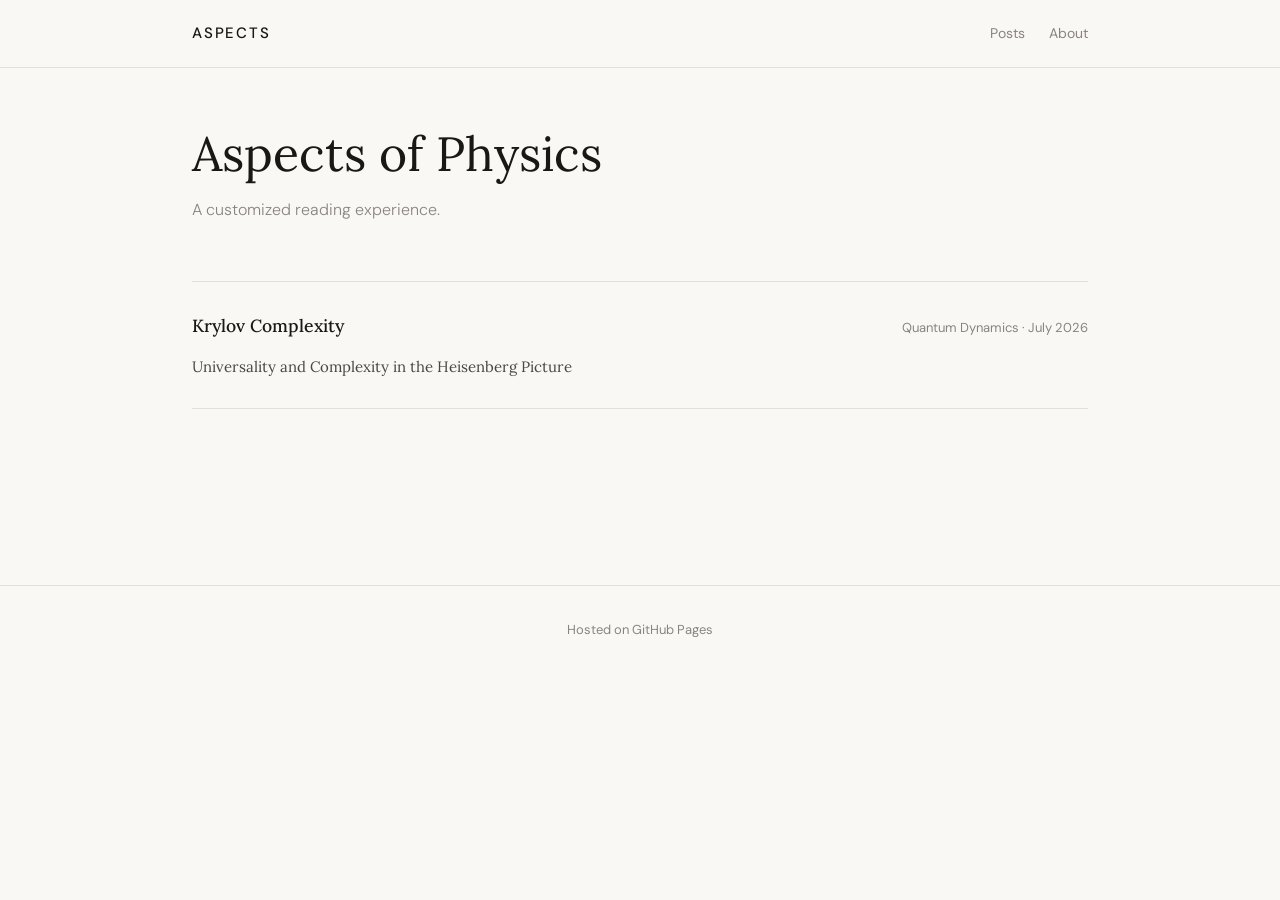
==== index.html @ e39d61fe "Update index.html" ====
<!DOCTYPE html>
<html lang="en">
<head>
  <meta charset="UTF-8">
  <meta name="viewport" content="width=device-width, initial-scale=1.0">
  <title>Aspects</title>
  <link rel="stylesheet" href="style.css">
</head>
<body>

<nav>
  <div class="nav-inner">
    <a class="nav-title" href="index.html">Aspects</a>
    <div class="nav-links">
      <a href="index.html">Posts</a>
      <a href="about.html">About</a>
    </div>
  </div>
</nav>

<main class="container">
  <header class="home-header">
    <h1>Aspects of Physics<br></h1>
    <p class="tagline">A customized reading experience.</p>
  </header>

  <!-- ════════════════════════════════════════════
       POST LIST
       Add a new <li> for each post you write.
       Copy the pattern below.
  ════════════════════════════════════════════ -->
  <ul class="post-list">

    <li>
      <a href="posts/krylov.html">Krylov Complexity</a>
      <span class="meta">Quantum Dynamics · July 2026</span>
      <span class="desc">Universality and Complexity in the Heisenberg Picture</span>
    </li>


    <!-- TEMPLATE — copy and fill in for new posts:

    <li>
      <a href="posts/YOUR-POST-FILENAME.html">Your Post Title</a>
      <span class="meta">Topic · Month Year</span>
      <span class="desc">A one-sentence description of what the post is about.</span>
    </li>

    -->

  </ul>
</main>

<footer>
  Hosted on GitHub Pages
</footer>

</body>
</html>
---- style.css ----
@import url('https://fonts.googleapis.com/css2?family=Lora:ital,wght@0,400;0,500;1,400&family=DM+Sans:wght@300;400;500&family=DM+Mono&display=swap');

*, *::before, *::after { box-sizing: border-box; margin: 0; padding: 0; }

:root {
  --ink:        #1a1814;
  --ink-soft:   #4a4640;
  --ink-muted:  #8a8480;
  --page:       #faf8f4;
  --page-warm:  #f2efe8;
  --page-rule:  #e4e0d8;
  --accent:     #b5500a;
  --accent-bg:  #fdf2ea;
  --proof-bar:  #b5500a;
  --proof-bg:   #fdf5ef;
  --proof-text: #3a2010;
}

body {
  font-family: 'Lora', Georgia, serif;
  background: var(--page);
  color: var(--ink);
  font-size: 18px;
  line-height: 1.8;
  -webkit-font-smoothing: antialiased;
}

/* ── NAV ── */
nav {
  border-bottom: 1px solid var(--page-rule);
  padding: 1.25rem 0;
  margin-bottom: 3.5rem;
}
.nav-inner {
  max-width: 960px;
  margin: 0 auto;
  padding: 0 2rem;
  display: flex;
  justify-content: space-between;
  align-items: baseline;
}
.nav-title {
  font-family: 'DM Sans', sans-serif;
  font-weight: 500;
  font-size: 15px;
  letter-spacing: 0.12em;
  text-transform: uppercase;
  color: var(--ink);
  text-decoration: none;
}
.nav-links { display: flex; gap: 1.5rem; }
.nav-links a {
  font-family: 'DM Sans', sans-serif;
  font-size: 14px;
  color: var(--ink-muted);
  text-decoration: none;
  transition: color 0.15s;
}
.nav-links a:hover { color: var(--accent); }

/* ── MAIN LAYOUT ── */
.container {
  max-width: 960px;
  margin: 0 auto;
  padding: 0 2rem 6rem;
}

/* ── HOMEPAGE ── */
.home-header { margin-bottom: 3.5rem; }
.home-header h1 {
  font-family: 'Lora', serif;
  font-size: clamp(2rem, 5vw, 3rem);
  font-weight: 400;
  line-height: 1.25;
  margin-bottom: 0.75rem;
}
.home-header .tagline {
  font-family: 'DM Sans', sans-serif;
  font-size: 16px;
  color: var(--ink-muted);
  font-weight: 300;
}

.post-list { list-style: none; border-top: 1px solid var(--page-rule); }
.post-list li {
  border-bottom: 1px solid var(--page-rule);
  padding: 1.75rem 0;
  display: grid;
  grid-template-columns: 1fr auto;
  gap: 0.5rem 2rem;
  align-items: baseline;
}
.post-list a {
  font-size: 1.1rem;
  font-weight: 500;
  color: var(--ink);
  text-decoration: none;
  transition: color 0.15s;
}
.post-list a:hover { color: var(--accent); }
.post-list .meta {
  font-family: 'DM Sans', sans-serif;
  font-size: 13px;
  color: var(--ink-muted);
  white-space: nowrap;
}
.post-list .desc {
  grid-column: 1 / -1;
  font-size: 15px;
  color: var(--ink-soft);
  margin-top: 0.25rem;
}

/* ── POST PAGE ── */
.post-header { margin-bottom: 3rem; }
.post-header .category {
  font-family: 'DM Sans', sans-serif;
  font-size: 12px;
  font-weight: 500;
  letter-spacing: 0.12em;
  text-transform: uppercase;
  color: var(--accent);
  margin-bottom: 0.75rem;
}
.post-header h1 {
  font-size: clamp(1.75rem, 4vw, 2.5rem);
  font-weight: 400;
  line-height: 1.25;
  margin-bottom: 1rem;
}
.post-header .post-meta {
  font-family: 'DM Sans', sans-serif;
  font-size: 14px;
  color: var(--ink-muted);
}
.post-header .post-meta span + span::before { content: ' · '; }

/* ── POST BODY ── */
.post-body p { margin-bottom: 1.4rem; }
.post-body h2 {
  font-family: 'DM Sans', sans-serif;
  font-size: 1.15rem;
  font-weight: 500;
  letter-spacing: 0.01em;
  color: var(--ink);
  margin: 2.5rem 0 0.75rem;
  padding-bottom: 0.4rem;
  border-bottom: 1px solid var(--page-rule);
}
.post-body h3 {
  font-family: 'DM Sans', sans-serif;
  font-size: 1rem;
  font-weight: 500;
  color: var(--ink-soft);
  margin: 1.75rem 0 0.5rem;
}

.post-video {
  margin: 1.75rem 0 2rem;
}
.post-video video {
  width: 100%;
  height: auto;
  border-radius: 6px;
  border: 1px solid var(--page-rule);
  display: block;
}
.post-video figcaption {
  font-family: 'DM Sans', sans-serif;
  font-size: 13px;
  color: var(--ink-muted);
  margin-top: 0.6rem;
  text-align: center;
}

/* inline math */
.post-body em { font-style: italic; }

/* ── EXPANDABLE PROOFS ── */
.thm {
  border-bottom: 1.5px dashed var(--accent);
  cursor: pointer;
  color: inherit;
  padding-bottom: 1px;
  transition: background 0.12s;
  border-radius: 2px;
}
.thm:hover { background: var(--accent-bg); }
.thm.open   { background: var(--accent-bg); }

.thm-marker {
  font-family: 'DM Sans', sans-serif;
  font-size: 10px;
  font-weight: 500;
  color: var(--accent);
  vertical-align: super;
  margin-left: 2px;
  user-select: none;
  transition: transform 0.2s;
  display: inline-block;
}
.thm.open + .thm-marker { transform: rotate(90deg); }

.proof {
  display: grid;
  grid-template-rows: 0fr;
  transition: grid-template-rows 0.28s ease;
  margin: 0;
}
.proof.visible { grid-template-rows: 1fr; }
.proof-inner {
  overflow: hidden;
}
.proof-content {
  margin: 0.6rem 0 1.2rem;
  border-left: 2.5px solid var(--proof-bar);
  padding: 0.85rem 1.1rem 0.85rem 1.25rem;
  background: var(--proof-bg);
  border-radius: 0 6px 6px 0;
  font-family: 'DM Sans', sans-serif;
  font-size: 15px;
  line-height: 1.7;
  color: var(--proof-text);
}
.proof-content .proof-label {
  font-size: 11px;
  font-weight: 500;
  text-transform: uppercase;
  letter-spacing: 0.08em;
  color: var(--accent);
  margin-bottom: 0.6rem;
  display: flex;
  justify-content: space-between;
  align-items: center;
}
.proof-content .close {
  font-size: 11px;
  cursor: pointer;
  color: var(--ink-muted);
  text-transform: none;
  letter-spacing: 0;
  font-weight: 400;
}
.proof-content .close:hover { color: var(--accent); }
.proof-content p { margin-bottom: 0.6rem; font-size: 15px; }
.proof-content p:last-child { margin-bottom: 0; }
.proof-content code {
  font-family: 'DM Mono', monospace;
  font-size: 13px;
  background: rgba(181,80,10,0.08);
  padding: 1px 5px;
  border-radius: 3px;
}
.proof-content pre {
  font-family: 'DM Mono', monospace;
  font-size: 13px;
  background: rgba(181,80,10,0.08);
  padding: 0.6rem 0.9rem;
  border-radius: 5px;
  margin: 0.6rem 0;
  overflow-x: auto;
  line-height: 1.6;
}

/* ── FOOTER ── */
footer {
  margin-top: 5rem;
  padding: 2rem 0;
  border-top: 1px solid var(--page-rule);
  font-family: 'DM Sans', sans-serif;
  font-size: 13px;
  color: var(--ink-muted);
  text-align: center;
}
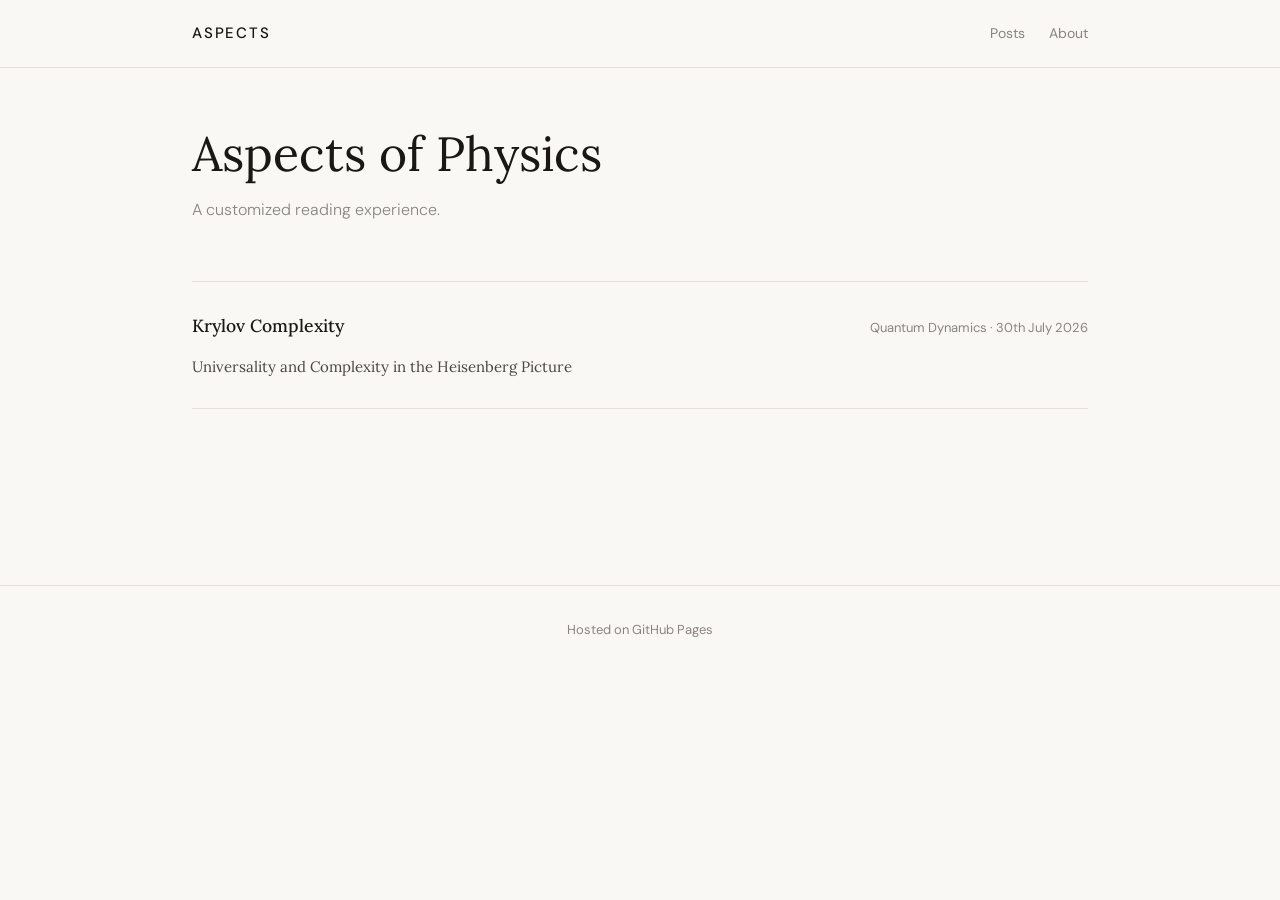
==== commit f35794bd: "Update index.html" ====
--- a/index.html
+++ b/index.html
@@ -33,7 +33,7 @@
 
     <li>
       <a href="posts/krylov.html">Krylov Complexity</a>
-      <span class="meta">Quantum Dynamics · July 2026</span>
+      <span class="meta">Quantum Dynamics · 30th July 2026</span>
       <span class="desc">Universality and Complexity in the Heisenberg Picture</span>
     </li>
 
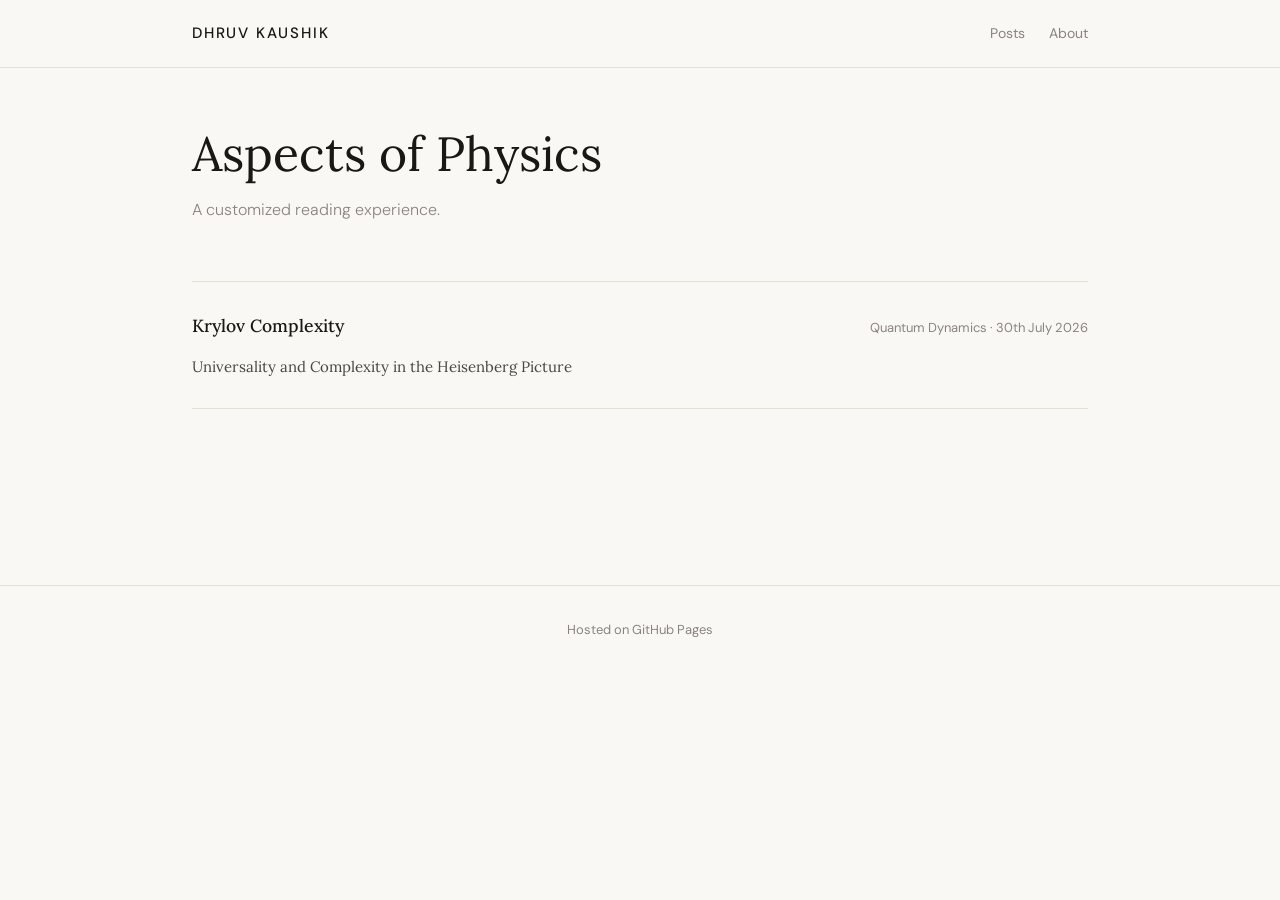
==== commit 90b9b1c0: "Update index.html" ====
--- a/index.html
+++ b/index.html
@@ -3,14 +3,14 @@
 <head>
   <meta charset="UTF-8">
   <meta name="viewport" content="width=device-width, initial-scale=1.0">
-  <title>Aspects</title>
+  <title>Aspects Of Physics</title>
   <link rel="stylesheet" href="style.css">
 </head>
 <body>
 
 <nav>
   <div class="nav-inner">
-    <a class="nav-title" href="index.html">Aspects</a>
+    <a class="nav-title" href="index.html">Dhruv Kaushik</a>
     <div class="nav-links">
       <a href="index.html">Posts</a>
       <a href="about.html">About</a>
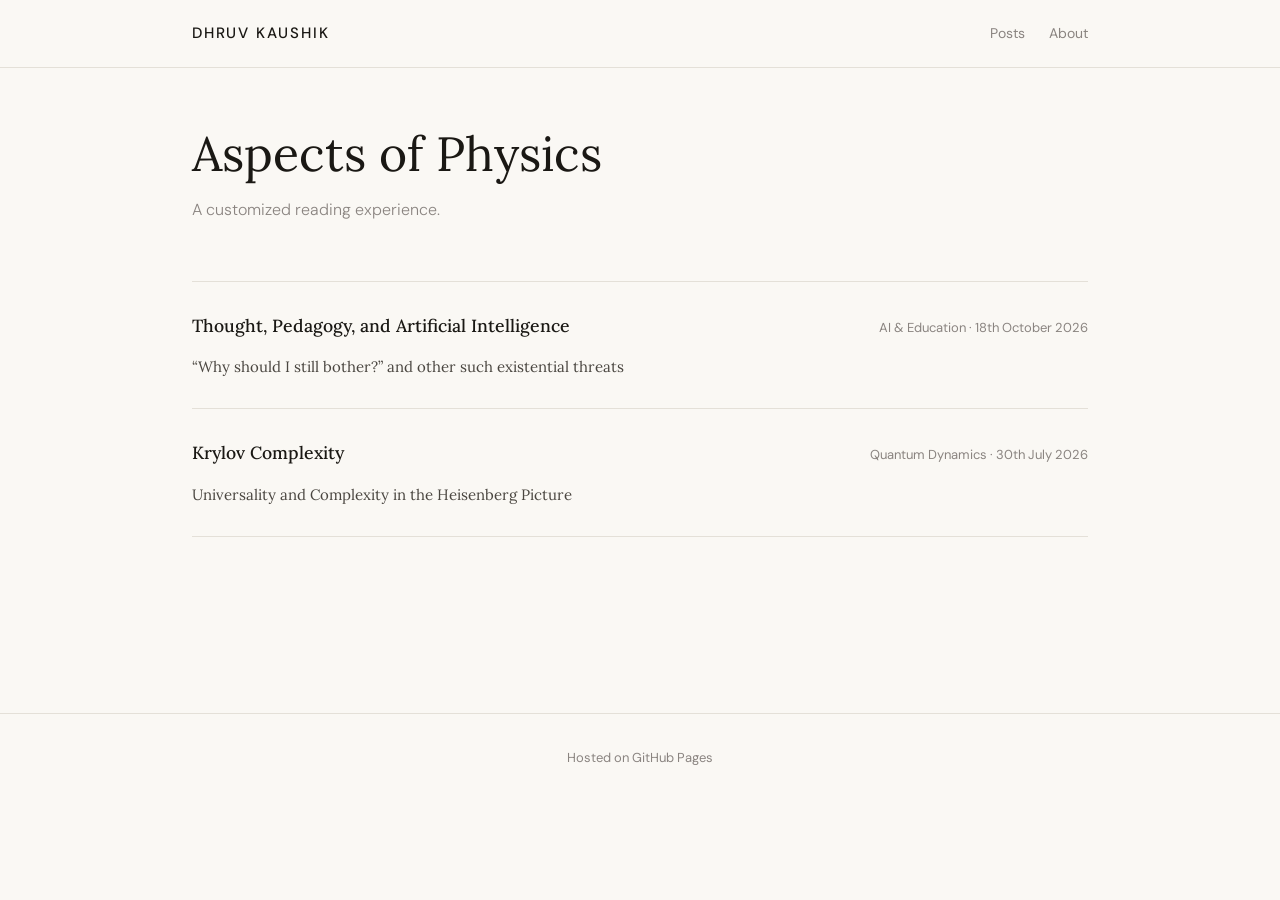
==== commit b2b50687: "Add files via upload" ====
--- a/index.html
+++ b/index.html
@@ -1,10 +1,10 @@
 <!DOCTYPE html>
 <html lang="en">
 <head>
-  <meta charset="UTF-8">
-  <meta name="viewport" content="width=device-width, initial-scale=1.0">
-  <title>Aspects Of Physics</title>
-  <link rel="stylesheet" href="style.css">
+<meta charset="UTF-8">
+<meta name="viewport" content="width=device-width, initial-scale=1.0">
+<title>Aspects Of Physics</title>
+<link rel="stylesheet" href="style.css">
 </head>
 <body>
 
@@ -19,6 +19,7 @@
 </nav>
 
 <main class="container">
+
   <header class="home-header">
     <h1>Aspects of Physics<br></h1>
     <p class="tagline">A customized reading experience.</p>
@@ -29,14 +30,20 @@
        Add a new <li> for each post you write.
        Copy the pattern below.
   ════════════════════════════════════════════ -->
+
   <ul class="post-list">
+
+    <li>
+      <a href="posts/ai-pedagogy.html">Thought, Pedagogy, and Artificial Intelligence</a>
+      <span class="meta">AI &amp; Education · 18th October 2026</span>
+      <span class="desc">“Why should I still bother?” and other such existential threats</span>
+    </li>
 
     <li>
       <a href="posts/krylov.html">Krylov Complexity</a>
       <span class="meta">Quantum Dynamics · 30th July 2026</span>
       <span class="desc">Universality and Complexity in the Heisenberg Picture</span>
     </li>
-
 
     <!-- TEMPLATE — copy and fill in for new posts:
 
@@ -49,6 +56,7 @@
     -->
 
   </ul>
+
 </main>
 
 <footer>
--- a/style.css
+++ b/style.css
@@ -63,6 +63,7 @@
   max-width: 960px;
   margin: 0 auto;
   padding: 0 2rem 6rem;
+  position: relative;
 }
 
 /* ── HOMEPAGE ── */
@@ -272,3 +273,18 @@
   color: var(--ink-muted);
   text-align: center;
 }
+
+/* ── ABOUT PAGE PHOTO (sits to the right of the text) ── */
+.side-photo {
+  position: absolute;
+  top: 130;
+  left: 650px;
+  width: 450px;
+  border-radius: 6px;
+}
+
+@media (max-width: 1000px) {
+  .side-photo {
+    display: none;
+  }
+}
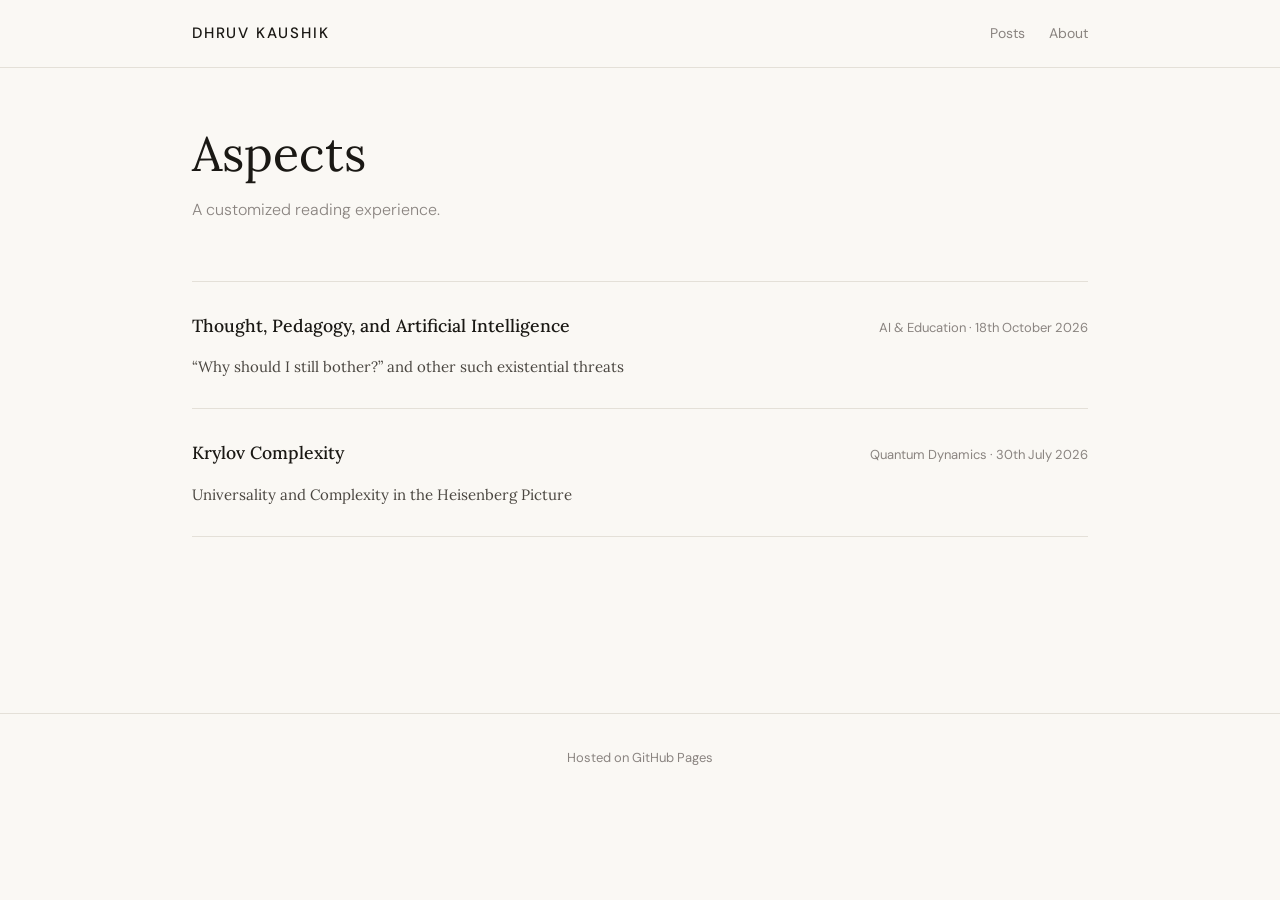
==== commit e6fc65f6: "Update index.html" ====
--- a/index.html
+++ b/index.html
@@ -21,7 +21,7 @@
 <main class="container">
 
   <header class="home-header">
-    <h1>Aspects of Physics<br></h1>
+    <h1>Aspects<br></h1>
     <p class="tagline">A customized reading experience.</p>
   </header>
 
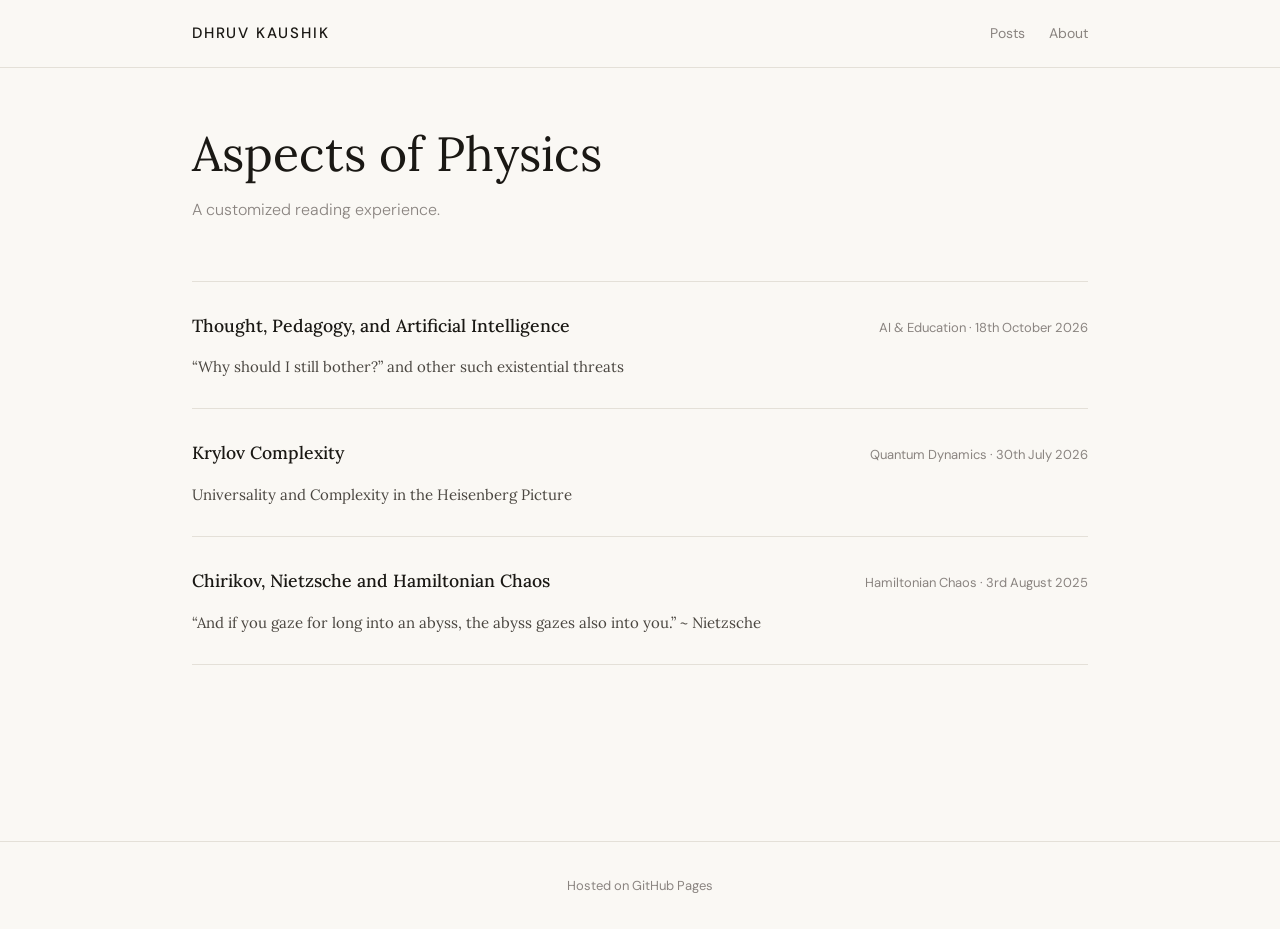
==== commit cc8ae031: "Add files via upload" ====
--- a/index.html
+++ b/index.html
@@ -21,7 +21,7 @@
 <main class="container">
 
   <header class="home-header">
-    <h1>Aspects<br></h1>
+    <h1>Aspects of Physics<br></h1>
     <p class="tagline">A customized reading experience.</p>
   </header>
 
@@ -45,6 +45,12 @@
       <span class="desc">Universality and Complexity in the Heisenberg Picture</span>
     </li>
 
+    <li>
+      <a href="posts/chirikov-map.html">Chirikov, Nietzsche and Hamiltonian Chaos</a>
+      <span class="meta">Hamiltonian Chaos · 3rd August 2025</span>
+      <span class="desc">“And if you gaze for long into an abyss, the abyss gazes also into you.” ~ Nietzsche</span>
+    </li>
+
     <!-- TEMPLATE — copy and fill in for new posts:
 
     <li>
